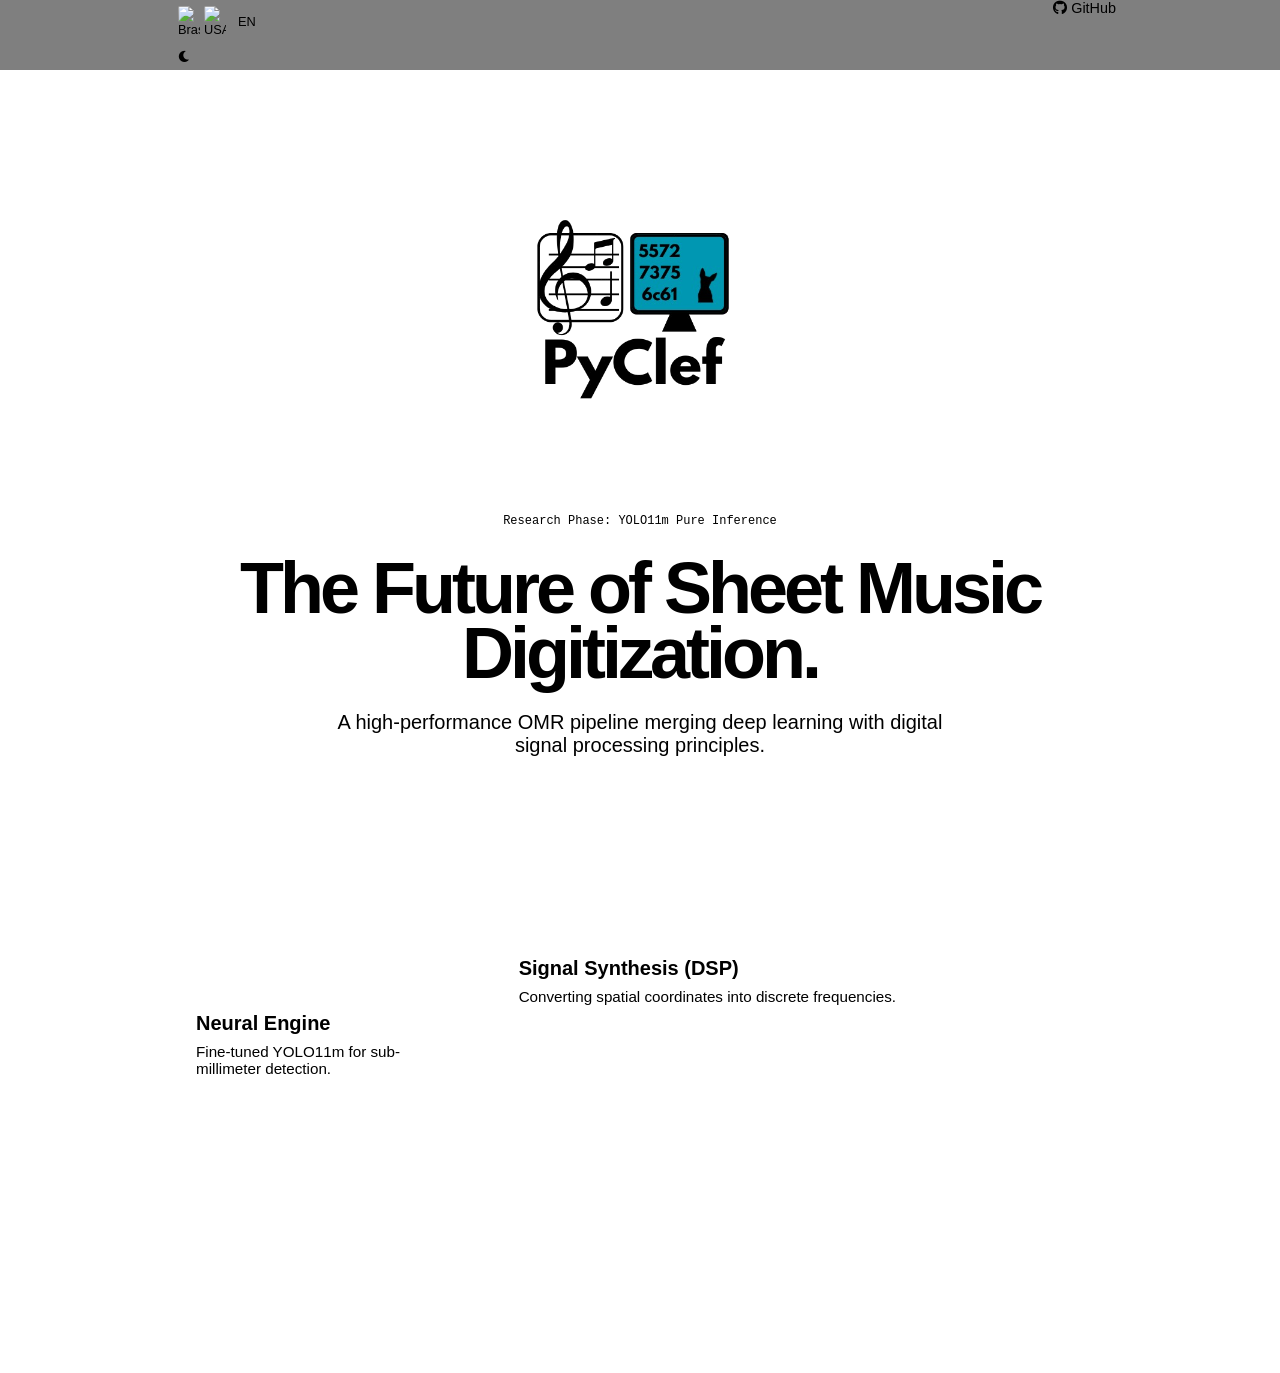
==== website/index.html @ 0022aa31 "Add files via upload" ====
<!DOCTYPE html>
<html lang="en" data-theme="white">
<head>
    <meta charset="UTF-8">
    <meta name="viewport" content="width=device-width, initial-scale=1.0">
    <title>PyClef | Neural Music Recognition</title>
    <link rel="stylesheet" href="style.css">
    <link rel="stylesheet" href="https://cdnjs.cloudflare.com/ajax/libs/font-awesome/6.0.0/css/all.min.css">
</head>
<body>
    <nav class="navbar">
        <div class="container nav-content">
            <div class="actions">
                <button id="lang-switch" class="btn-ghost">
                    <div class="flags-container">
                        <img id="flag-br" src="https://flagcdn.com/w20/br.png" alt="Brasil" class="flag-img">
                        <img id="flag-us" src="https://flagcdn.com/w20/us.png" alt="USA" class="flag-img">
                    </div>
                    <span id="lang-text">EN</span>
                </button>
                <button id="theme-switch" class="btn-ghost">
                    <i id="theme-icon" class="fas fa-moon"></i>
                </button>
            </div>
            <a href="https://github.com/viniciusfs14/PyClef" target="_blank" class="btn-github">
                <i class="fab fa-github"></i> GitHub
            </a>
        </div>
    </nav>

    <main class="container">
        <header class="hero-section">
            <img id="main-logo" src="imgs/logo_white.png" alt="PyClef Logo" class="hero-logo">
            
            <div class="status-pill" data-i18n="status">Research Phase: YOLO11m Pure Inference</div>
            <h1 data-i18n="hero-h1">The Future of <span>Sheet Music</span> Digitization.</h1>
            <p data-i18n="hero-p">A high-performance OMR pipeline merging deep learning with digital signal processing principles.</p>
        </header>

        <section class="bento-grid">
            <div class="bento-item tall">
                <h3 data-i18n="ai-h3">Neural Engine</h3>
                <p data-i18n="ai-p">Fine-tuned YOLO11m for sub-millimeter detection.</p>
            </div>
            <div class="bento-item wide">
                <h3 data-i18n="dsp-h3">Signal Synthesis (DSP)</h3>
                <p data-i18n="dsp-p">Converting spatial coordinates into discrete frequencies.</p>
            </div>
        </section>
    </main>


    <script src="script.js"></script>
</body>
</html>
---- website/style.css ----
/* --- CONFIGURAÇÕES DE TEMA --- */
:root[data-theme="dark"] {
    --bg: #000000;
    --card-bg: #0a0a0a;
    --text: #ffffff;
    --accent: #0097b2; /* Cyan da Logo */
    --border: rgba(255, 255, 255, 0.08);
    --muted: #888888;
}

:root[data-theme="light"] {
    --bg: #f9f9fb;
    --card-bg: #ffffff;
    --text: #1d1d1f;
    --accent: #0071e3;
    --border: rgba(0, 0, 0, 0.05);
    --muted: #666666;
}

/* --- ESTILOS GERAIS --- */
* { margin: 0; padding: 0; box-sizing: border-box; }
body { background-color: var(--bg); color: var(--text); font-family: 'Inter', sans-serif; transition: 0.3s; }
.container { max-width: 1000px; margin: 0 auto; padding: 0 24px; }

/* --- NAVBAR --- */
.navbar { height: 70px; display: flex; align-items: center; background: rgba(0,0,0,0.5); backdrop-filter: blur(10px); position: sticky; top: 0; z-index: 10; border-bottom: 1px solid var(--border); }
.nav-content { display: flex; justify-content: space-between; width: 100%; }
.btn-ghost { background: none; border: 1px solid var(--border); color: var(--text); padding: 6px 14px; border-radius: 6px; cursor: pointer; margin-right: 10px; font-size: 0.8rem; }
.btn-github { color: var(--text); text-decoration: none; font-size: 0.9rem; font-weight: 500; }

/* --- BOTÃO DE IDIOMA E BANDEIRAS --- */
#lang-switch {
    display: flex;
    align-items: center;
    gap: 12px;
}

.flags-container {
    display: flex;
    gap: 4px;
    align-items: center;
}

.flag-img {
    width: 22px;
    height: auto;
    border-radius: 2px;
    transition: 0.3s opacity;
}

[data-lang="en"] #flag-br { opacity: 0.5; }
[data-lang="pt"] #flag-us { opacity: 0.5; }

/* --- HERO SECTION (CENTRALIZAÇÃO) --- */
.hero-section { 
    padding: 100px 0 60px; 
    text-align: center;
    display: flex;
    flex-direction: column;
    align-items: center; /* Centraliza itens no eixo horizontal */
}

.hero-logo {
    height: 300px;          /* Tamanho aumentado conforme solicitado */
    width: auto;            /* Mantém a proporção */
    margin: 0 auto 40px;    /* Centraliza e dá espaçamento inferior */
    display: block;
    transition: transform 0.5s ease;
}

.hero-logo:hover { 
    transform: scale(1.05); 
}

/* --- TIPOGRAFIA HERO --- */
.status-pill { display: inline-block; padding: 4px 12px; border: 1px solid var(--accent); color: var(--accent); font-size: 0.75rem; border-radius: 100px; font-family: monospace; margin-bottom: 24px; }
.hero-section h1 { font-size: 4.5rem; font-weight: 800; letter-spacing: -4px; line-height: 0.9; }
.hero-section h1 span { color: var(--accent); }
.hero-section p { color: var(--muted); font-size: 1.25rem; margin-top: 25px; max-width: 650px; margin-left: auto; margin-right: auto; }

/* --- BENTO GRID --- */
.bento-grid { display: grid; grid-template-columns: repeat(3, 1fr); grid-auto-rows: 220px; gap: 16px; padding-bottom: 100px; }
.bento-item { background: var(--card-bg); border: 1px solid var(--border); border-radius: 24px; padding: 32px; display: flex; flex-direction: column; justify-content: flex-end; transition: 0.3s; }
.bento-item:hover { border-color: var(--accent); box-shadow: 0 0 20px rgba(0, 151, 178, 0.1); }
.tall { grid-row: span 2; justify-content: center; }
.wide { grid-column: span 2; }

.icon-accent { color: var(--accent); font-size: 1.5rem; margin-bottom: 20px; }
.bento-item h3 { font-size: 1.25rem; margin-bottom: 8px; }
.bento-item p { font-size: 0.95rem; color: var(--muted); }

.code-snippet { background: #000; padding: 15px; border-radius: 12px; margin-top: 20px; font-family: monospace; font-size: 0.8rem; color: var(--accent); border: 1px solid var(--border); }

/* --- FOOTER --- */
footer { padding: 50px 0; text-align: center; border-top: 1px solid var(--border); color: var(--muted); font-size: 0.9rem; }
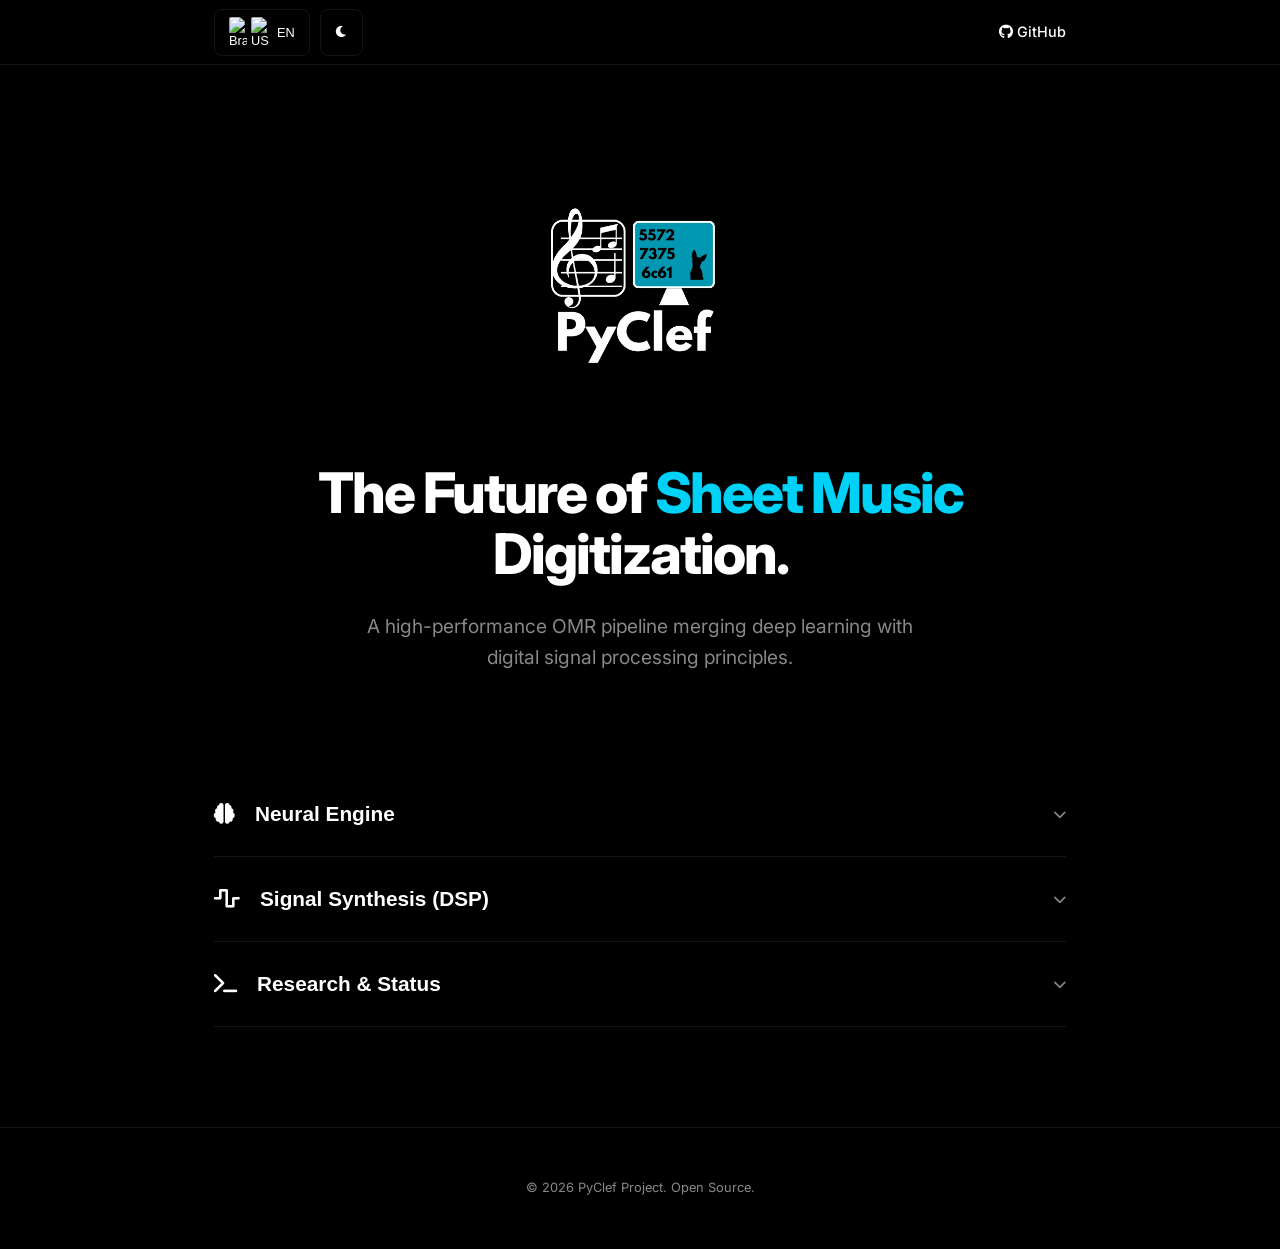
==== commit c46be21a: "Add files via upload" ====
--- a/website/index.html
+++ b/website/index.html
@@ -1,16 +1,19 @@
 <!DOCTYPE html>
-<html lang="en" data-theme="white">
+<html lang="en" data-theme="dark">
 <head>
     <meta charset="UTF-8">
     <meta name="viewport" content="width=device-width, initial-scale=1.0">
     <title>PyClef | Neural Music Recognition</title>
     <link rel="stylesheet" href="style.css">
+    <link rel="preconnect" href="https://fonts.googleapis.com">
+    <link rel="preconnect" href="https://fonts.gstatic.com" crossorigin>
+    <link href="https://fonts.googleapis.com/css2?family=Inter:wght@400;500;600;800&display=swap" rel="stylesheet">
     <link rel="stylesheet" href="https://cdnjs.cloudflare.com/ajax/libs/font-awesome/6.0.0/css/all.min.css">
 </head>
 <body>
     <nav class="navbar">
         <div class="container nav-content">
-            <div class="actions">
+            <div class="nav-left">
                 <button id="lang-switch" class="btn-ghost">
                     <div class="flags-container">
                         <img id="flag-br" src="https://flagcdn.com/w20/br.png" alt="Brasil" class="flag-img">
@@ -30,25 +33,81 @@
 
     <main class="container">
         <header class="hero-section">
-            <img id="main-logo" src="imgs/logo_white.png" alt="PyClef Logo" class="hero-logo">
-            
-            <div class="status-pill" data-i18n="status">Research Phase: YOLO11m Pure Inference</div>
+            <img id="main-logo" src="imgs/logo_black.png" alt="PyClef Logo" class="hero-logo">
             <h1 data-i18n="hero-h1">The Future of <span>Sheet Music</span> Digitization.</h1>
             <p data-i18n="hero-p">A high-performance OMR pipeline merging deep learning with digital signal processing principles.</p>
         </header>
 
-        <section class="bento-grid">
-            <div class="bento-item tall">
-                <h3 data-i18n="ai-h3">Neural Engine</h3>
-                <p data-i18n="ai-p">Fine-tuned YOLO11m for sub-millimeter detection.</p>
+        <section class="details-section">
+            <div class="menu-item">
+                <button class="menu-header" onclick="toggleMenu(this)">
+                    <div class="header-left">
+                        <i class="fas fa-brain icon-small"></i>
+                        <span data-i18n="ai-h3">Neural Engine</span>
+                    </div>
+                    <i class="fas fa-chevron-down chevron"></i>
+                </button>
+                <div class="menu-content">
+                    <div class="content-inner">
+                        <div class="text-side">
+                            <p data-i18n="ai-detail">Fine-tuned YOLO11m model optimized for sub-millimeter detection of musical symbols, recognizing clefs, notes, and rests with high precision.</p>
+                            <ul class="tech-list">
+                                <li><i class="fas fa-check"></i> Custom Dataset Training</li>
+                                <li><i class="fas fa-check"></i> Python & CUDA Acceleration</li>
+                            </ul>
+                        </div>
+                        <div class="visual-side">
+                            <img src="imgs/yolo_sample.png" alt="YOLO Detection" class="detail-img">
+                        </div>
+                    </div>
+                </div>
             </div>
-            <div class="bento-item wide">
-                <h3 data-i18n="dsp-h3">Signal Synthesis (DSP)</h3>
-                <p data-i18n="dsp-p">Converting spatial coordinates into discrete frequencies.</p>
+
+            <div class="menu-item">
+                <button class="menu-header" onclick="toggleMenu(this)">
+                    <div class="header-left">
+                        <i class="fas fa-wave-square icon-small"></i>
+                        <span data-i18n="dsp-h3">Signal Synthesis (DSP)</span>
+                    </div>
+                    <i class="fas fa-chevron-down chevron"></i>
+                </button>
+                <div class="menu-content">
+                    <div class="content-inner">
+                        <div class="text-side">
+                            <p data-i18n="dsp-detail">Mathematical mapping of spatial coordinates into discrete Hz frequencies, converting visual notation into audible digital signals.</p>
+                            <div class="code-snippet">
+                                <pre>freq = 440 * Math.pow(2, (n - 49) / 12);</pre>
+                            </div>
+                        </div>
+                        <div class="visual-side">
+                            <img src="imgs/dsp_graph.png" alt="DSP Mapping" class="detail-img">
+                        </div>
+                    </div>
+                </div>
+            </div>
+
+            <div class="menu-item">
+                <button class="menu-header" onclick="toggleMenu(this)">
+                    <div class="header-left">
+                        <i class="fas fa-terminal icon-small"></i>
+                        <span data-i18n="status-h3">Research & Status</span>
+                    </div>
+                    <i class="fas fa-chevron-down chevron"></i>
+                </button>
+                <div class="menu-content">
+                    <div class="content-inner">
+                        <p data-i18n="status-p">PyClef is currently in the Research Phase, focusing on pure inference and model refinement for complex sheet music layouts.</p>
+                    </div>
+                </div>
             </div>
         </section>
     </main>
 
+    <footer>
+        <div class="container">
+            <p>&copy; 2026 PyClef Project. Open Source.</p>
+        </div>
+    </footer>
 
     <script src="script.js"></script>
 </body>
--- a/website/style.css
+++ b/website/style.css
@@ -1,95 +1,102 @@
-/* --- CONFIGURAÇÕES DE TEMA --- */
 :root[data-theme="dark"] {
     --bg: #000000;
     --card-bg: #0a0a0a;
     --text: #ffffff;
-    --accent: #0097b2; /* Cyan da Logo */
+    --accent: #00d1f7;
     --border: rgba(255, 255, 255, 0.08);
     --muted: #888888;
+    --glass: rgba(0, 0, 0, 0.8);
 }
 
 :root[data-theme="light"] {
-    --bg: #f9f9fb;
+    --bg: #f5f5f7;
     --card-bg: #ffffff;
     --text: #1d1d1f;
     --accent: #0071e3;
-    --border: rgba(0, 0, 0, 0.05);
+    --border: rgba(0, 0, 0, 0.08);
     --muted: #666666;
+    --glass: rgba(255, 255, 255, 0.8);
 }
 
-/* --- ESTILOS GERAIS --- */
 * { margin: 0; padding: 0; box-sizing: border-box; }
-body { background-color: var(--bg); color: var(--text); font-family: 'Inter', sans-serif; transition: 0.3s; }
-.container { max-width: 1000px; margin: 0 auto; padding: 0 24px; }
-
-/* --- NAVBAR --- */
-.navbar { height: 70px; display: flex; align-items: center; background: rgba(0,0,0,0.5); backdrop-filter: blur(10px); position: sticky; top: 0; z-index: 10; border-bottom: 1px solid var(--border); }
-.nav-content { display: flex; justify-content: space-between; width: 100%; }
-.btn-ghost { background: none; border: 1px solid var(--border); color: var(--text); padding: 6px 14px; border-radius: 6px; cursor: pointer; margin-right: 10px; font-size: 0.8rem; }
-.btn-github { color: var(--text); text-decoration: none; font-size: 0.9rem; font-weight: 500; }
-
-/* --- BOTÃO DE IDIOMA E BANDEIRAS --- */
-#lang-switch {
-    display: flex;
-    align-items: center;
-    gap: 12px;
+body { 
+    background-color: var(--bg); 
+    color: var(--text); 
+    font-family: 'Inter', sans-serif; 
+    transition: 0.3s; 
+    line-height: 1.6;
 }
 
-.flags-container {
-    display: flex;
-    gap: 4px;
-    align-items: center;
+.container { max-width: 900px; margin: 0 auto; padding: 0 24px; }
+
+/* NAVBAR */
+.navbar { 
+    height: 65px; 
+    display: flex; 
+    align-items: center; 
+    background: var(--glass); 
+    backdrop-filter: blur(15px); 
+    position: sticky; 
+    top: 0; 
+    z-index: 100; 
+    border-bottom: 1px solid var(--border); 
 }
+.nav-content { display: flex; justify-content: space-between; align-items: center; width: 100%; }
+.nav-left { display: flex; gap: 10px; }
 
-.flag-img {
-    width: 22px;
-    height: auto;
-    border-radius: 2px;
-    transition: 0.3s opacity;
+.btn-ghost { 
+    background: none; border: 1px solid var(--border); 
+    color: var(--text); padding: 7px 14px; 
+    border-radius: 8px; cursor: pointer; transition: 0.2s;
+    display: flex; align-items: center; gap: 8px; font-size: 0.8rem;
 }
+.btn-ghost:hover { background: var(--border); }
 
-[data-lang="en"] #flag-br { opacity: 0.5; }
-[data-lang="pt"] #flag-us { opacity: 0.5; }
+.btn-github { color: var(--text); text-decoration: none; font-weight: 500; font-size: 0.9rem; }
 
-/* --- HERO SECTION (CENTRALIZAÇÃO) --- */
-.hero-section { 
-    padding: 100px 0 60px; 
-    text-align: center;
-    display: flex;
-    flex-direction: column;
-    align-items: center; /* Centraliza itens no eixo horizontal */
+.flags-container { display: flex; gap: 4px; }
+.flag-img { width: 18px; border-radius: 2px; transition: 0.3s; }
+[data-lang="en"] #flag-br, [data-lang="pt"] #flag-us { opacity: 0.3; }
+
+/* HERO */
+.hero-section { padding: 100px 0 60px; text-align: center; }
+.hero-logo { height: 260px; width: auto; margin-bottom: 30px; }
+.hero-section h1 { font-size: 3.5rem; font-weight: 800; letter-spacing: -2px; line-height: 1.1; }
+.hero-section h1 span { color: var(--accent); }
+.hero-section p { color: var(--muted); font-size: 1.2rem; margin-top: 25px; max-width: 600px; margin-left: auto; margin-right: auto; }
+
+/* SUBMENUS (ACCORDION) */
+.details-section { margin-top: 40px; padding-bottom: 100px; }
+.menu-item { border-bottom: 1px solid var(--border); }
+.menu-header { 
+    width: 100%; padding: 30px 0; background: none; border: none; 
+    color: var(--text); display: flex; justify-content: space-between; 
+    align-items: center; cursor: pointer; transition: 0.3s;
 }
+.menu-header:hover { color: var(--accent); }
+.header-left { display: flex; align-items: center; gap: 20px; font-size: 1.3rem; font-weight: 600; }
+.chevron { transition: 0.4s ease; color: var(--muted); }
 
-.hero-logo {
-    height: 300px;          /* Tamanho aumentado conforme solicitado */
-    width: auto;            /* Mantém a proporção */
-    margin: 0 auto 40px;    /* Centraliza e dá espaçamento inferior */
-    display: block;
-    transition: transform 0.5s ease;
+.menu-content { 
+    max-height: 0; overflow: hidden; 
+    transition: max-height 0.5s cubic-bezier(0, 1, 0, 1); 
 }
+.menu-item.active .menu-content { max-height: 1200px; transition: max-height 1s ease-in-out; }
+.menu-item.active .chevron { transform: rotate(180deg); color: var(--accent); }
 
-.hero-logo:hover { 
-    transform: scale(1.05); 
+.content-inner { 
+    padding: 10px 0 50px 45px; 
+    display: grid; grid-template-columns: 1fr 1fr; gap: 40px; 
 }
+.detail-img { width: 100%; border-radius: 12px; border: 1px solid var(--border); }
+.code-snippet { background: #000; padding: 15px; border-radius: 8px; border: 1px solid var(--border); color: var(--accent); font-family: monospace; font-size: 0.85rem; }
+.tech-list { list-style: none; margin-top: 15px; font-size: 0.9rem; color: var(--muted); }
+.tech-list li { margin-bottom: 8px; display: flex; align-items: center; gap: 10px; }
+.tech-list i { color: var(--accent); font-size: 0.7rem; }
 
-/* --- TIPOGRAFIA HERO --- */
-.status-pill { display: inline-block; padding: 4px 12px; border: 1px solid var(--accent); color: var(--accent); font-size: 0.75rem; border-radius: 100px; font-family: monospace; margin-bottom: 24px; }
-.hero-section h1 { font-size: 4.5rem; font-weight: 800; letter-spacing: -4px; line-height: 0.9; }
-.hero-section h1 span { color: var(--accent); }
-.hero-section p { color: var(--muted); font-size: 1.25rem; margin-top: 25px; max-width: 650px; margin-left: auto; margin-right: auto; }
+footer { padding: 50px 0; text-align: center; border-top: 1px solid var(--border); color: var(--muted); font-size: 0.8rem; }
 
-/* --- BENTO GRID --- */
-.bento-grid { display: grid; grid-template-columns: repeat(3, 1fr); grid-auto-rows: 220px; gap: 16px; padding-bottom: 100px; }
-.bento-item { background: var(--card-bg); border: 1px solid var(--border); border-radius: 24px; padding: 32px; display: flex; flex-direction: column; justify-content: flex-end; transition: 0.3s; }
-.bento-item:hover { border-color: var(--accent); box-shadow: 0 0 20px rgba(0, 151, 178, 0.1); }
-.tall { grid-row: span 2; justify-content: center; }
-.wide { grid-column: span 2; }
-
-.icon-accent { color: var(--accent); font-size: 1.5rem; margin-bottom: 20px; }
-.bento-item h3 { font-size: 1.25rem; margin-bottom: 8px; }
-.bento-item p { font-size: 0.95rem; color: var(--muted); }
-
-.code-snippet { background: #000; padding: 15px; border-radius: 12px; margin-top: 20px; font-family: monospace; font-size: 0.8rem; color: var(--accent); border: 1px solid var(--border); }
-
-/* --- FOOTER --- */
-footer { padding: 50px 0; text-align: center; border-top: 1px solid var(--border); color: var(--muted); font-size: 0.9rem; }+@media (max-width: 768px) {
+    .hero-section h1 { font-size: 2.5rem; }
+    .content-inner { grid-template-columns: 1fr; padding-left: 0; }
+}
